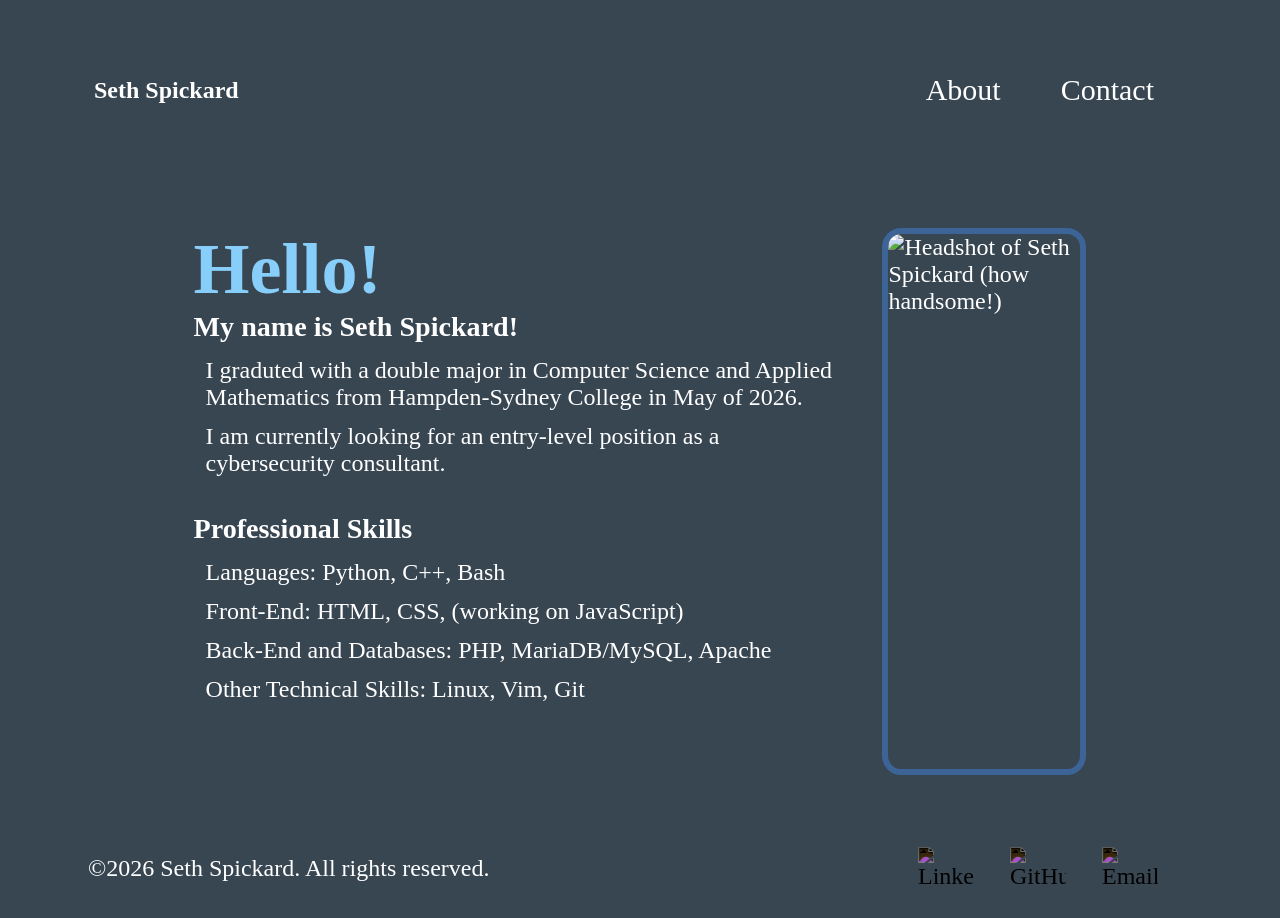
==== index.html @ 51185009 "Add files via upload" ====
<!DOCTYPE html>
<html>
  <head>
    <meta charset="utf-8">
    <meta http-equiv="X-UA-Compatible" content="IE=edge">
    <title>Seth Spickard</title>
    <link rel="icon" type="image/x-icon" href="./images/favicon2.png">
    <meta name="description" content="">
    <meta name="viewport" content="width=device-width, initial-scale=1">
    <link rel="stylesheet" href="style.css">
  </head>
  <body>
    <header>
      <a href="./index.html"><h1>Seth Spickard</h1></a>
      <nav>
        <ul>
          <a href="./about.html">
            <li>About</li>
          </a>
          <a href="./contact.html">
            <li>Contact</li>
          </a>
        </ul>
      </nav>
    </header>

    <main>
      <section class="text-with-picture">
        <div>
          <div>
            <h2>Hello!</h2>
            <h3> My name is Seth Spickard!</h3>
            <p>
              I graduted with a double major in Computer Science and Applied Mathematics from Hampden-Sydney College in May of 2026.
            </p>

            <p>
              I am currently looking for an entry-level position as a cybersecurity consultant.
            </p>
          </div>
            
          <div>
            <h3>Professional Skills</h3>

            <p>
              Languages: Python, C++, Bash
            </p>
            <p>
              Front-End: HTML, CSS, (working on JavaScript)
            </p>
            <p>
              Back-End and Databases: PHP, MariaDB/MySQL, Apache
            </p>
            <p>
              Other Technical Skills: Linux, Vim, Git
            </p>
          </div>
        </div>

        <img src="./images/headshot.jpg" alt="Headshot of Seth Spickard (how handsome!)"/>
      </section>
    </main>

    <footer>
      <section>
        ©2026 Seth Spickard. All rights reserved.
      </section>
      
      <ul>
        <a href="https://www.linkedin.com/in/seth-spickard-328140358/">
          <li>
            <img class="icons" src="./images/linkedin.svg" alt="LinkedIn" width="40vw"/>
          </li>
        </a>
        <a href="https://github.com/Sespi24">
          <li>
            <img class="icons" src="./images/github.svg" alt="GitHub" width="40vw"/>
          </li>
        </a>
        <a href="mailto:sespickard24@gmail.com">
          <li>
            <img class="icons" src="./images/envelope-fill.svg" alt="Email" width="40vw"/>
          </li>
        </a>
      </ul>
    </footer>
  </body>
</html>
---- style.css ----
/**********************************
*                                 *
*   VARIABLES                     *
*                                 *
**********************************/

/* :root {
  --nav-color: wheat;
  --nav-text: rgb(75, 40, 15);
  --primary-color: wheat;
  --secondary-color: saddlebrown;
  --accent-color: firebrick;
  --txt-color: rgb(75, 40, 15);
} */


:root {
  --nav-color: rgb(56, 70, 82);
  --nav-text: white;
  --primary-color: rgb(56, 70, 82);
  --secondary-color: rgb(60, 100, 150);
  --accent-color: lightskyblue;
  --txt-color:white;
  /* --txt-color: rgb(0, 15, 75); */
}



/**********************************
*                                 *
*   FONTS                         *
*                                 *
**********************************/

@font-face {
  font-family: "Agraham";
  src: url(./fonts/agraham/Agraham.otf);
}

@font-face {
  font-family: "Mileast";
  src: url(./fonts/mileast/Mileast.otf);
}

@font-face {
  font-family: "Gafiya Regular";
  src: url(./fonts/gafiya/Gafiya-Regular.otf);
}



/**********************************
*                                 *
*   GENERAL                       *
*                                 *
**********************************/
/* *{ outline: 1px solid red; } */

*,
*::before,
*::after {
  padding: 0;
  margin: 0;
  box-sizing: border-box;
}

body {
  margin-left: 5%;
  margin-right: 5%;
  background-color: var(--primary-color);
  color: var(--txt-color);
  font-family: Georgia, serif;
  font-size: 1.5rem;
  height: 100vh;
  display: grid;
  grid-template-rows: 20vh auto 10vh;
}

main {
  padding: 2em 3em;
  margin-left: 5%;
  margin-right: 5%;
  display: flex;
  flex-direction: column;
  border-radius: 0.8em;
  gap: 1em;
}

header, footer {
  font-family: 'Mileast', Georgia, serif;
  display: flex;
  align-items: center;
  padding: 1em;
  justify-content: space-between;

}

h1 {
  font-family: 'Agraham', Georgia, serif;
  font-size: 1em;
}



/**********************************
*                                 *
*   LINK DECORATION               *
*                                 *
**********************************/
a:link, a:visited {
  color: var(--nav-text);
  text-decoration: none;
  border-radius: 0.8em;
  transition: 0.6s;
  padding-left: 0.25em;
  padding-right: 0.25em;
}

a:hover {
  color: var(--nav-text);
  background-color:var(--secondary-color);
  text-decoration: underline;
  transform: translateY(-0.15em);
  transition: 0.6s;
}



/**********************************
*                                 *
*   FORM DECORATION               *
*                                 *
**********************************/
form {
  display: flex;
  flex-direction: column;
  gap: 0.5em;
}

input, button, textarea {
  padding: 0.75em;
  font-family: 'Mileast', Georgia, serif;
  font-size: 1em;
  color: var(--primary-color);
  border-radius: 0.8em;
  border: 0;
  transition: 0.6s;
}

input:active {
  background-color: lightblue;
}

button {
  align-self: center;
  font-family: 'Mileast', Georgia, serif;
  font-size: 1em;
  color: var(--txt-color);
  background-color: var(--secondary-color);
  cursor: pointer;
}

button:hover {
  color: var(--nav-text);
  background-color:var(--secondary-color);
  text-decoration: underline;
  transform: translateY(-0.15em);
  transition: 0.6s;
}

textarea {
  resize: none;
  height: 20vh;
}



/**********************************
*                                 *
*   WITHIN HEADER/NAVBAR          *
*                                 *
**********************************/
/* header {
  border-bottom: 0.25em solid var(--secondary-color);
  border-left: 0.15em solid var(--secondary-color);
  border-right: 0.15em solid var(--secondary-color);
  border-radius: 0 0 0.8em 0.8em;
} */

ul {
  display: flex;
  padding: 1rem;
  list-style: none;
  gap: 1rem;
  justify-content: end;
}

li {
  padding: 1rem;
  font-size: 1.25em;
}


/**********************************
*                                 *
*   WITHIN MAIN                   *
*                                 *
**********************************/
.text-with-picture {
  display: flex;
  justify-content: space-around;
  gap: 3rem;
}

.text-with-picture img {
  object-fit: cover;
  width: 30vw;
  height: auto;
  border-radius: 0.8em;
  /* outline: 0.25em solid var(--nav-color); */
  border: 0.25em solid var(--secondary-color);
}

h2 {
  color: var(--accent-color);
  -webkit-text-stroke: 10% var(--secondary-color);
  font-size: 3em;
  font-family: 'Gafiya Regular', Georgia, serif;
}

div {
  margin-bottom: 1.5em;
}

h3 {
  margin-bottom: 0.5em;
}

p {
  margin-left: 0.5em;
  margin-bottom: 0.5em;
}

hr {
  border: 0;
  height: 0.1em;
  background-image: linear-gradient(to right, var(--primary-color), var(--secondary-color), var(--primary-color));
}  

main a:link, main a:visited {
  color: var(--txt-color);
  text-decoration: underline;
  border-radius: 0;
  padding: 0;
}

main a:hover {
  color: var(--primary-color);
  background-color: var(--txt-color);
  text-decoration: underline;
  border-radius: 0.2em;
  /* padding-left: 0.25em;
  padding-right: 0.25em; */
}



/**********************************
*                                 *
*   WITHIN FOOTER                 *
*                                 *
**********************************/
footer {
  align-items: center;
  /* border-top: 0.25em solid var(--secondary-color);
  border-left: 0.15em solid var(--secondary-color);
  border-right: 0.15em solid var(--secondary-color);
  border-radius: 0.8em 0.8em 0 0; */
}

footer ul {
  gap: 0;
  align-items: center;
}

footer li {
  padding: 0.75rem;
  font-size: 1em;
}

footer li img {
  display: block;
  width: 3.5rem;
  height: auto;
}

.icons {
  filter: invert(100%);

}



/**********************************
*                                 *
*   MOBILE RESPONSIVENESS         *
*                                 *
**********************************/
@media screen and (min-width: 300px) and (max-width: 767px) {
  header, footer{
    flex-direction: column;
  }

  main {
    text-align: center;
  }

  .text-with-picture {
    flex-direction: column-reverse;
    align-items: center;
  }

  .text-with-picture img {
    width: 50vw;
  }
}
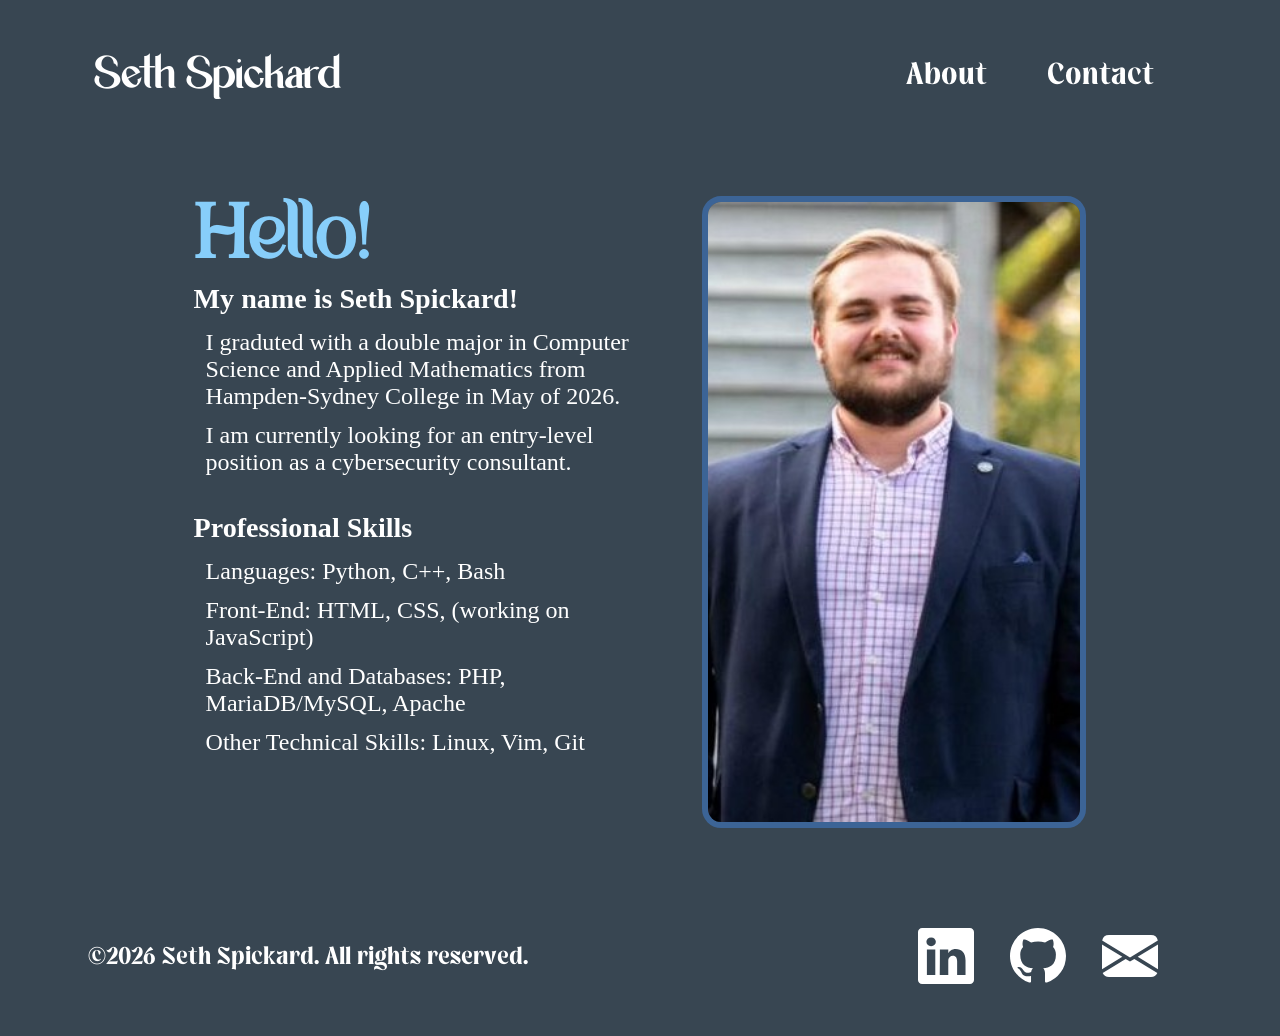
==== commit 58db690e: "Fixed mobile spacing Could not click on navbar items because of image overlay Switched <body> displ" ====
--- a/index.html
+++ b/index.html
@@ -4,7 +4,7 @@
     <meta charset="utf-8">
     <meta http-equiv="X-UA-Compatible" content="IE=edge">
     <title>Seth Spickard</title>
-    <link rel="icon" type="image/x-icon" href="./images/favicon2.png">
+    <link rel="icon" type="image/x-icon" href="./images/favicon2.png?">
     <meta name="description" content="">
     <meta name="viewport" content="width=device-width, initial-scale=1">
     <link rel="stylesheet" href="style.css">
--- a/style.css
+++ b/style.css
@@ -72,8 +72,8 @@
   font-family: Georgia, serif;
   font-size: 1.5rem;
   height: 100vh;
-  display: grid;
-  grid-template-rows: 20vh auto 10vh;
+  display: flex;
+  flex-direction: column;
 }
 
 main {
@@ -83,14 +83,14 @@
   display: flex;
   flex-direction: column;
   border-radius: 0.8em;
-  gap: 1em;
+  gap: min(1em, 5%);
 }
 
 header, footer {
   font-family: 'Mileast', Georgia, serif;
   display: flex;
   align-items: center;
-  padding: 1em;
+  padding: min(1em, 5%);
   justify-content: space-between;
 
 }
@@ -292,9 +292,6 @@
   display: block;
   width: 3.5rem;
   height: auto;
-}
-
-.icons {
   filter: invert(100%);
 
 }
@@ -307,15 +304,21 @@
 *                                 *
 **********************************/
 @media screen and (min-width: 300px) and (max-width: 767px) {
+  main {
+    margin-left: 0;
+    margin-right: 0;
+    padding:0;
+  }
+
   header, footer{
     flex-direction: column;
   }
 
-  main {
+  main, footer {
     text-align: center;
   }
 
-  .text-with-picture {
+  .text-with-picture, footer {
     flex-direction: column-reverse;
     align-items: center;
   }
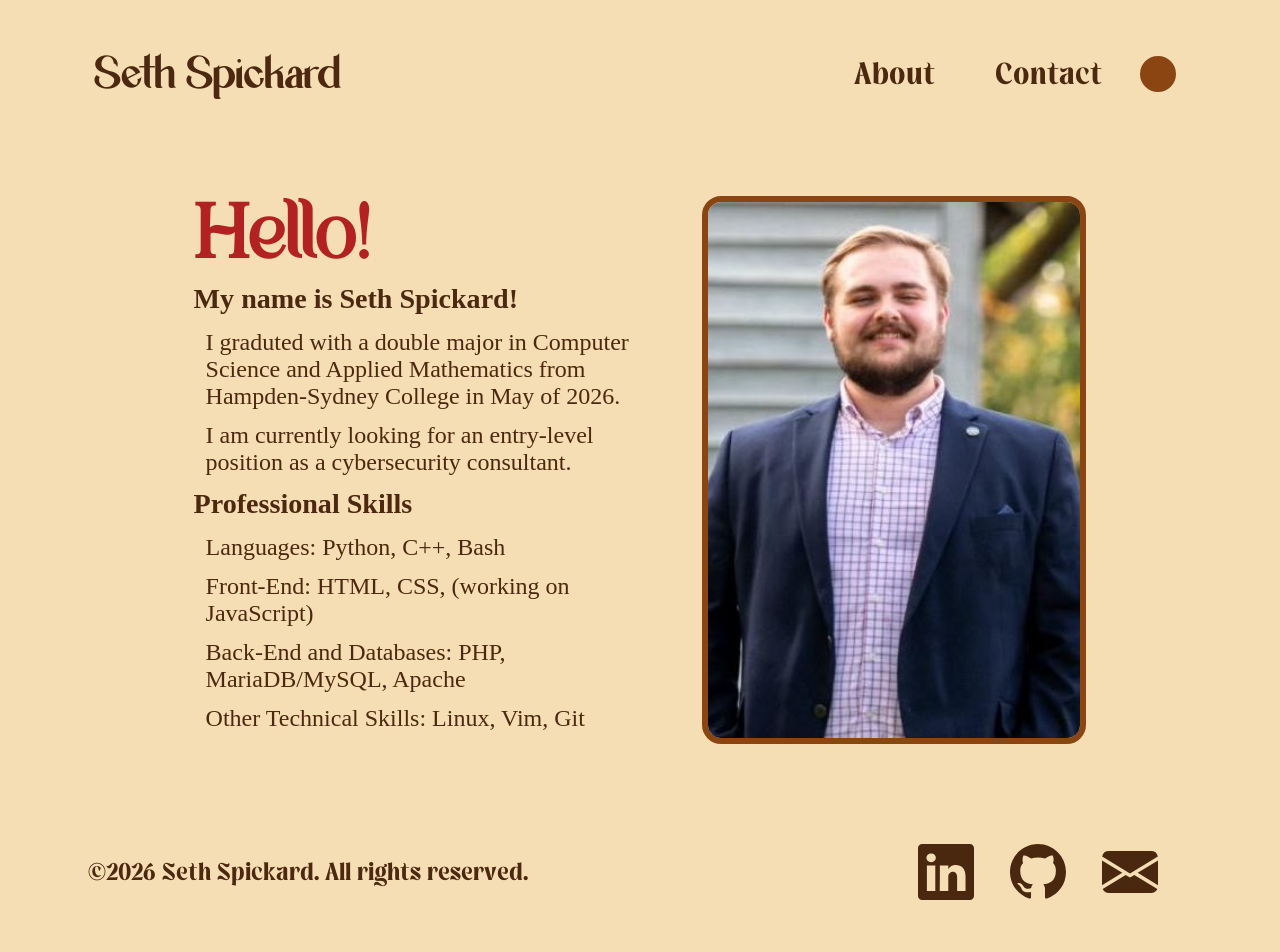
==== commit f1927935: "Fully working light and dark mode! Added a button to toggle between light and dark mode with appropr" ====
--- a/index.html
+++ b/index.html
@@ -10,6 +10,8 @@
     <link rel="stylesheet" href="style.css">
   </head>
   <body>
+    <script src="light-n-dark-mode.js"></script>
+    
     <header>
       <a href="./index.html"><h1>Seth Spickard</h1></a>
       <nav>
@@ -20,13 +22,14 @@
           <a href="./contact.html">
             <li>Contact</li>
           </a>
+          <button type="button" onclick="togglePreferredTheme();"></button>
         </ul>
       </nav>
     </header>
 
     <main>
       <section class="text-with-picture">
-        <div>
+        <section>
           <div>
             <h2>Hello!</h2>
             <h3> My name is Seth Spickard!</h3>
@@ -55,7 +58,7 @@
               Other Technical Skills: Linux, Vim, Git
             </p>
           </div>
-        </div>
+        </section>
 
         <img src="./images/headshot.jpg" alt="Headshot of Seth Spickard (how handsome!)"/>
       </section>
--- a/style.css
+++ b/style.css
@@ -1,27 +1,35 @@
 /**********************************
 *                                 *
-*   VARIABLES                     *
-*                                 *
-**********************************/
-
-/* :root {
-  --nav-color: wheat;
-  --nav-text: rgb(75, 40, 15);
+*   COLORS                        *
+*                                 *
+**********************************/
+
+:root[data-theme="light"]{
+  --nav-txt: wheat;
   --primary-color: wheat;
   --secondary-color: saddlebrown;
   --accent-color: firebrick;
   --txt-color: rgb(75, 40, 15);
-} */
-
-
-:root {
-  --nav-color: rgb(56, 70, 82);
-  --nav-text: white;
+
+  & img[src$=".svg"] {
+    filter: invert(14%) sepia(84%) saturate(499%) hue-rotate(344deg) brightness(96%) contrast(94%);
+  }
+
+  & footer li:hover {
+    filter: brightness(0) saturate(100%) invert(94%) sepia(47%) saturate(612%) hue-rotate(310deg) brightness(102%) contrast(92%);
+  }
+} 
+
+:root[data-theme="dark"] {
+  --nav-txt: white;
   --primary-color: rgb(56, 70, 82);
   --secondary-color: rgb(60, 100, 150);
   --accent-color: lightskyblue;
   --txt-color:white;
-  /* --txt-color: rgb(0, 15, 75); */
+
+  & img[src$=".svg"] {
+    filter: invert(100%);
+  }
 }
 
 
@@ -64,6 +72,12 @@
   box-sizing: border-box;
 }
 
+html {
+  min-height: 100%;
+  display: flex;
+  flex-direction: column;
+}
+
 body {
   margin-left: 5%;
   margin-right: 5%;
@@ -71,9 +85,10 @@
   color: var(--txt-color);
   font-family: Georgia, serif;
   font-size: 1.5rem;
-  height: 100vh;
+  flex-grow: 1;
   display: flex;
   flex-direction: column;
+  justify-content: space-between;
 }
 
 main {
@@ -108,7 +123,7 @@
 *                                 *
 **********************************/
 a:link, a:visited {
-  color: var(--nav-text);
+  color: var(--txt-color);
   text-decoration: none;
   border-radius: 0.8em;
   transition: 0.6s;
@@ -117,7 +132,7 @@
 }
 
 a:hover {
-  color: var(--nav-text);
+  color: var(--nav-txt);
   background-color:var(--secondary-color);
   text-decoration: underline;
   transform: translateY(-0.15em);
@@ -161,7 +176,7 @@
 }
 
 button:hover {
-  color: var(--nav-text);
+  color: var(--txt-color);
   background-color:var(--secondary-color);
   text-decoration: underline;
   transform: translateY(-0.15em);
@@ -216,8 +231,8 @@
   object-fit: cover;
   width: 30vw;
   height: auto;
+  aspect-ratio: 1 / 1;
   border-radius: 0.8em;
-  /* outline: 0.25em solid var(--nav-color); */
   border: 0.25em solid var(--secondary-color);
 }
 
@@ -228,7 +243,7 @@
   font-family: 'Gafiya Regular', Georgia, serif;
 }
 
-div {
+div > div{
   margin-bottom: 1.5em;
 }
 
@@ -272,6 +287,7 @@
 **********************************/
 footer {
   align-items: center;
+  justify-self: flex-end;
   /* border-top: 0.25em solid var(--secondary-color);
   border-left: 0.15em solid var(--secondary-color);
   border-right: 0.15em solid var(--secondary-color);
@@ -292,9 +308,34 @@
   display: block;
   width: 3.5rem;
   height: auto;
-  filter: invert(100%);
-
-}
+}
+
+
+
+/**********************************
+*                                 *
+*   ABOUT PAGE                    *
+*                                 *
+**********************************/
+.about_h3 {
+  justify-self: center;
+}
+
+
+/* .hobbies {
+  justify-content: space-between;
+}
+
+.hobby {
+  opacity: 0;
+  transition: 0.6s;
+  order: 99;
+}
+
+.hobby_group:hover .hobby{
+  opacity: 1;
+  transition: 0.6s;
+} */
 
 
 
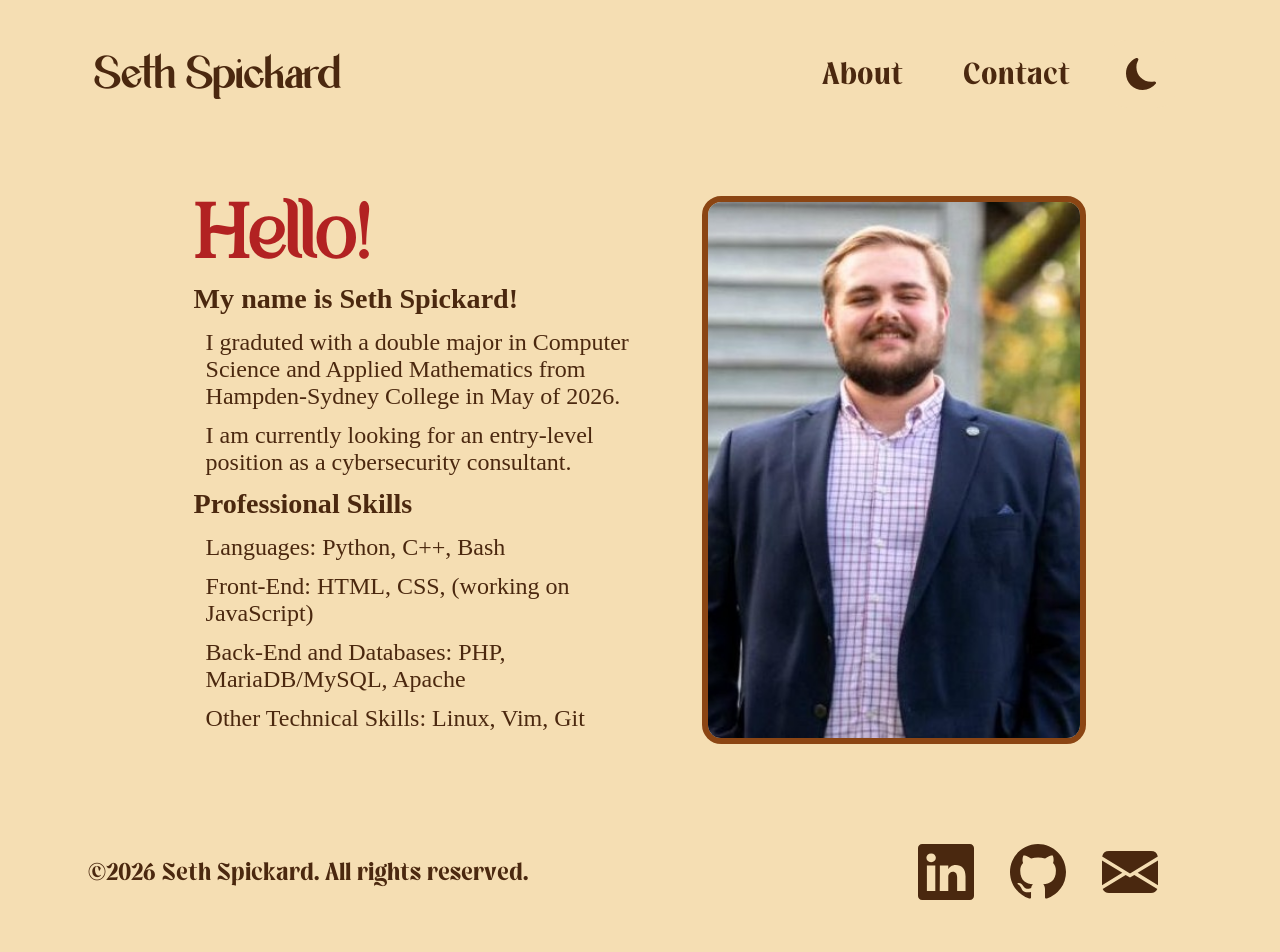
==== commit 0b622039: "Finished light/dark mode Cleaned up the light and dark mode toggle transition, added sun and moon ic" ====
--- a/index.html
+++ b/index.html
@@ -8,10 +8,10 @@
     <meta name="description" content="">
     <meta name="viewport" content="width=device-width, initial-scale=1">
     <link rel="stylesheet" href="style.css">
+    <script src="light-n-dark-mode.js"></script>
   </head>
-  <body>
-    <script src="light-n-dark-mode.js"></script>
-    
+
+  <body>    
     <header>
       <a href="./index.html"><h1>Seth Spickard</h1></a>
       <nav>
@@ -22,7 +22,7 @@
           <a href="./contact.html">
             <li>Contact</li>
           </a>
-          <button type="button" onclick="togglePreferredTheme();"></button>
+          <button type="button" onclick="togglePreferredTheme();" id="themePreferenceButton"><img id="themePreferenceIcon" class="icon" src=""/></button>
         </ul>
       </nav>
     </header>
@@ -72,17 +72,17 @@
       <ul>
         <a href="https://www.linkedin.com/in/seth-spickard-328140358/">
           <li>
-            <img class="icons" src="./images/linkedin.svg" alt="LinkedIn" width="40vw"/>
+            <img class="icon" src="./images/linkedin.svg" alt="LinkedIn" width="40vw"/>
           </li>
         </a>
         <a href="https://github.com/Sespi24">
           <li>
-            <img class="icons" src="./images/github.svg" alt="GitHub" width="40vw"/>
+            <img class="icon" src="./images/github.svg" alt="GitHub" width="40vw"/>
           </li>
         </a>
         <a href="mailto:sespickard24@gmail.com">
           <li>
-            <img class="icons" src="./images/envelope-fill.svg" alt="Email" width="40vw"/>
+            <img class="icon" src="./images/envelope-fill.svg" alt="Email" width="40vw"/>
           </li>
         </a>
       </ul>
--- a/style.css
+++ b/style.css
@@ -15,7 +15,7 @@
     filter: invert(14%) sepia(84%) saturate(499%) hue-rotate(344deg) brightness(96%) contrast(94%);
   }
 
-  & footer li:hover {
+  & footer li:hover, button img:hover {
     filter: brightness(0) saturate(100%) invert(94%) sepia(47%) saturate(612%) hue-rotate(310deg) brightness(102%) contrast(92%);
   }
 } 
@@ -89,6 +89,7 @@
   display: flex;
   flex-direction: column;
   justify-content: space-between;
+  transition: 0.6s;
 }
 
 main {
@@ -195,13 +196,6 @@
 *   WITHIN HEADER/NAVBAR          *
 *                                 *
 **********************************/
-/* header {
-  border-bottom: 0.25em solid var(--secondary-color);
-  border-left: 0.15em solid var(--secondary-color);
-  border-right: 0.15em solid var(--secondary-color);
-  border-radius: 0 0 0.8em 0.8em;
-} */
-
 ul {
   display: flex;
   padding: 1rem;
@@ -214,6 +208,19 @@
   padding: 1rem;
   font-size: 1.25em;
 }
+
+#themePreferenceButton {
+  background-color: var(--primary-color);
+}
+
+#themePreferenceButton:hover {
+  background-color: var(--secondary-color);
+}
+
+#themePreferenceIcon {
+  width: 2rem;
+}
+
 
 
 /**********************************
@@ -256,12 +263,6 @@
   margin-bottom: 0.5em;
 }
 
-hr {
-  border: 0;
-  height: 0.1em;
-  background-image: linear-gradient(to right, var(--primary-color), var(--secondary-color), var(--primary-color));
-}  
-
 main a:link, main a:visited {
   color: var(--txt-color);
   text-decoration: underline;
@@ -274,8 +275,6 @@
   background-color: var(--txt-color);
   text-decoration: underline;
   border-radius: 0.2em;
-  /* padding-left: 0.25em;
-  padding-right: 0.25em; */
 }
 
 
@@ -288,10 +287,6 @@
 footer {
   align-items: center;
   justify-self: flex-end;
-  /* border-top: 0.25em solid var(--secondary-color);
-  border-left: 0.15em solid var(--secondary-color);
-  border-right: 0.15em solid var(--secondary-color);
-  border-radius: 0.8em 0.8em 0 0; */
 }
 
 footer ul {
@@ -299,16 +294,22 @@
   align-items: center;
 }
 
+.icon {
+  display: block;
+  width: 3.5rem;
+  height: auto;
+}
+
 footer li {
   padding: 0.75rem;
   font-size: 1em;
 }
 
-footer li img {
+/* footer li img {
   display: block;
   width: 3.5rem;
   height: auto;
-}
+}  */
 
 
 
@@ -344,7 +345,7 @@
 *   MOBILE RESPONSIVENESS         *
 *                                 *
 **********************************/
-@media screen and (min-width: 300px) and (max-width: 767px) {
+@media screen and (min-width: 300px) and (max-width: 900px) {
   main {
     margin-left: 0;
     margin-right: 0;
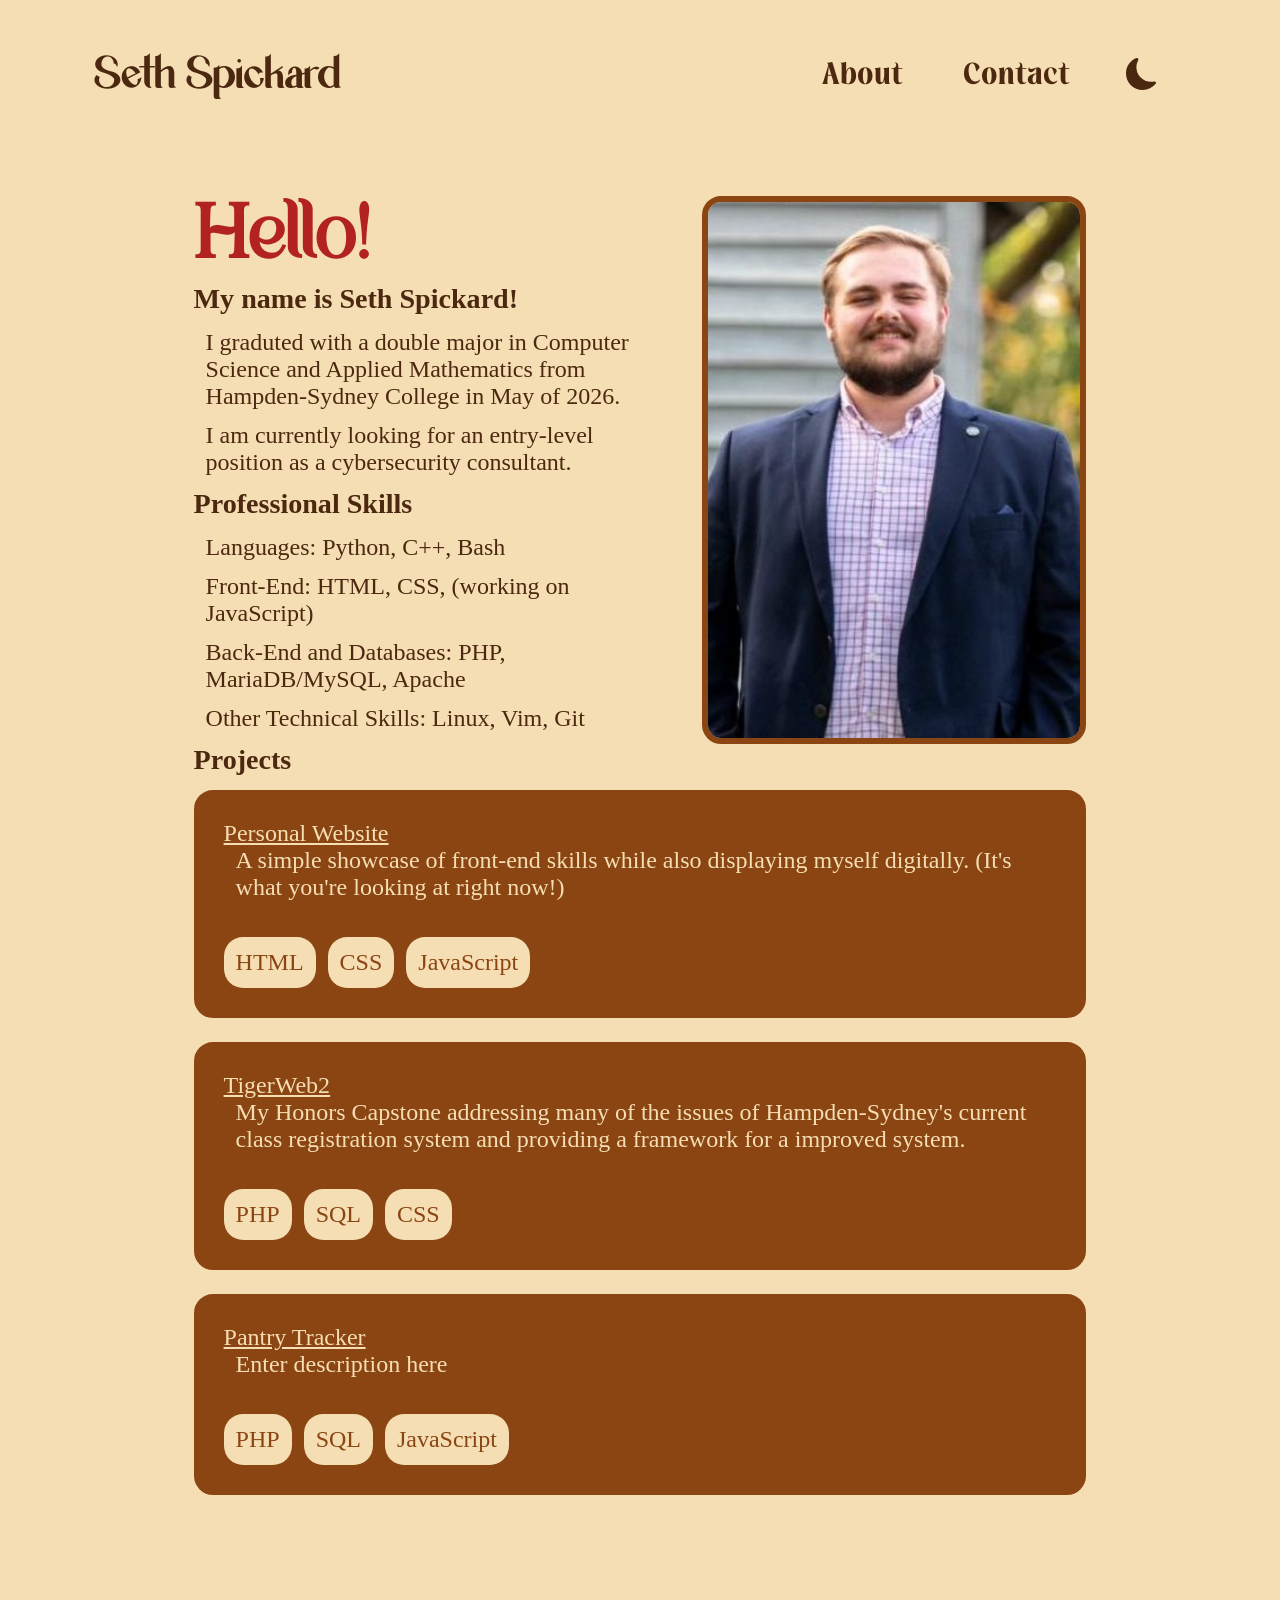
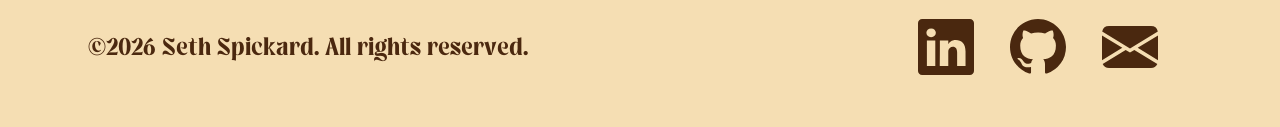
==== commit f8478c48: "Added Projects section to `index.html` As the name suggests, project boxes were added to the index p" ====
--- a/index.html
+++ b/index.html
@@ -62,6 +62,72 @@
 
         <img src="./images/headshot.jpg" alt="Headshot of Seth Spickard (how handsome!)"/>
       </section>
+
+      <section class="projects">
+        <h3>Projects</h3>
+        <div class="project-container">
+          <div>
+            <a href="https://github.com/Sespi24/Sespi24" class="project-name">Personal Website</a>
+            <p>A simple showcase of front-end skills while also displaying myself digitally. (It's what you're looking at right now!)</p>
+          </div>
+          <div class="language-skills row" style="align-self: flex-end;">
+            <div class="row language-skill" style="--i:1;">
+              <!-- <span class="dot"></span> -->
+              <p>HTML</p>
+            </div>
+            <div class="row language-skill" style="--i:2;">
+              <!-- <span class="dot"></span> -->
+              <p>CSS</p>
+            </div>
+            <div class="row language-skill" style="--i:3;">
+              <!-- <span class="dot"></span> -->
+              <p>JavaScript</p>
+            </div>
+          </div>
+        </div>
+
+        <div class="project-container">
+          <div>
+            <a href="https://github.com/Sespi24/tiger-web-2__public" class="project-name">TigerWeb2</a>
+            <p>My Honors Capstone addressing many of the issues of Hampden-Sydney's current class registration system and providing a framework for a improved system.</p>
+          </div>
+          <div class="language-skills row" style="align-self: flex-end;">
+            <div class="row language-skill" style="--i:1;">
+              <!-- <span class="dot"></span> -->
+              <p>PHP</p>
+            </div>
+            <div class="row language-skill" style="--i:2;">
+              <!-- <span class="dot"></span> -->
+              <p>SQL</p>
+            </div>
+            <div class="row language-skill" style="--i:3;">
+              <!-- <span class="dot"></span> -->
+              <p>CSS</p>
+            </div>
+          </div>
+        </div>
+        <div class="project-container">
+          <div>
+            <a href="" class="project-name">Pantry Tracker</a>
+            <p>Enter description here</p>
+          </div>
+          <div class="language-skills row" style="align-self: flex-end;">
+            <div class="row language-skill" style="--i:1;">
+              <!-- <span class="dot"></span> -->
+              <p>PHP</p>
+            </div>
+            <div class="row language-skill" style="--i:2;">
+              <!-- <span class="dot"></span> -->
+              <p>SQL</p>
+            </div>
+            <div class="row language-skill" style="--i:3;">
+              <!-- <span class="dot"></span> -->
+              <p>JavaScript</p>
+            </div>
+          </div>
+        </div>
+
+      </section>
     </main>
 
     <footer>
--- a/style.css
+++ b/style.css
@@ -16,7 +16,7 @@
   }
 
   & footer li:hover, button img:hover {
-    filter: brightness(0) saturate(100%) invert(94%) sepia(47%) saturate(612%) hue-rotate(310deg) brightness(102%) contrast(92%);
+    filter: brightness(0) saturate(100%) invert(94%) sepia(47%) saturate(612%) hue-rotate(310deg) brightness(102%) contrast(92%); 
   }
 } 
 
@@ -116,6 +116,17 @@
   font-size: 1em;
 }
 
+.row {
+  display:flex;
+  align-items: baseline;
+}
+
+.column {
+  display: flex;
+  flex-direction: column;
+  align-items: center;
+}
+
 
 
 /**********************************
@@ -219,6 +230,13 @@
 
 #themePreferenceIcon {
   width: 2rem;
+  transition: 0.6s;
+
+}
+
+#themePreferenceIcon:active {
+  transition: 0.6s;
+  rotate: X 360deg;
 }
 
 
@@ -234,7 +252,7 @@
   gap: 3rem;
 }
 
-.text-with-picture img {
+.text-with-picture img, .text-with-picture iframe {
   object-fit: cover;
   width: 30vw;
   height: auto;
@@ -281,6 +299,70 @@
 
 /**********************************
 *                                 *
+*   PROJECTS                      *
+*                                 *
+**********************************/
+.project-container {
+  border: 0.25em solid var(--secondary-color);
+  padding: 1em;
+  border-radius: 0.8em;
+  background-color: var(--secondary-color);
+  color:var(--primary-color);
+  margin-bottom: 1em;
+  transition: 0.6s;
+}
+
+.project-container:hover {
+  transform: translateY(-0.15em);
+  transition: 0.6s;
+}
+
+.project-container:hover .language-skill {
+  animation: hop 0.6s ease;
+  animation-delay: calc(var(--i) * 0.1s);
+}
+
+@keyframes hop {
+ 0% {transform: translateY(0em);}
+ 50% {transform: translateY(-0.15em);}
+ 100% {transform: translateY(0em);}
+}
+
+.dot {
+  height: clamp(10px, 1vw, 20px);
+  width: clamp(10px, 1vw, 20px);
+  background-color: var(--accent-color);
+  border-radius: 50%;
+  display:inline-block;
+}
+
+.language-skill {
+  background-color: var(--primary-color);
+  color:var(--secondary-color);
+  padding:0.5em;
+  margin-right:0.5em;
+  margin-bottom: 0;
+  border-radius:0.8em;
+}
+
+.language-skill p {
+  margin-bottom:0;
+  margin-left:0;
+}
+
+.language-skills {
+  margin:0;
+  flex-wrap: wrap; 
+}
+
+.project-name {
+  color: var(--primary-color) !important; 
+}
+
+
+
+/**********************************
+*                                 *
 *   WITHIN FOOTER                 *
 *                                 *
 **********************************/
@@ -322,6 +404,45 @@
   justify-self: center;
 }
 
+#map {
+  height: 100%;
+}
+
+iframe {
+  opacity: 0;
+  height: 0;
+  width: 0;
+  overflow: hidden;
+  transition: 0.6s;
+}
+
+.trigger-text:hover iframe {
+  opacity: 1;
+  height: auto;
+  transition: 0.6s;
+}
+
+#debate {
+  background-image: url("./images/");
+}
+
+#music {
+  background-image: url("./images/music-bg.jpg");
+  background-size:20em;
+  object-fit: cover;
+  aspect-ratio: 16 /9;
+  /* opacity:0.5; */
+}
+
+#beekeeping {
+  background-image: url('./images/beekeeping-bg.JPEG');
+  object-fit: scale-down;
+  /* opacity:0.5; */
+}
+
+#crossfit {
+  background-image: url();
+}
 
 /* .hobbies {
   justify-content: space-between;
@@ -368,4 +489,9 @@
   .text-with-picture img {
     width: 50vw;
   }
+
+  .language-skills {
+    justify-content: center;
+    gap: 0.5em;
+  }
 }
